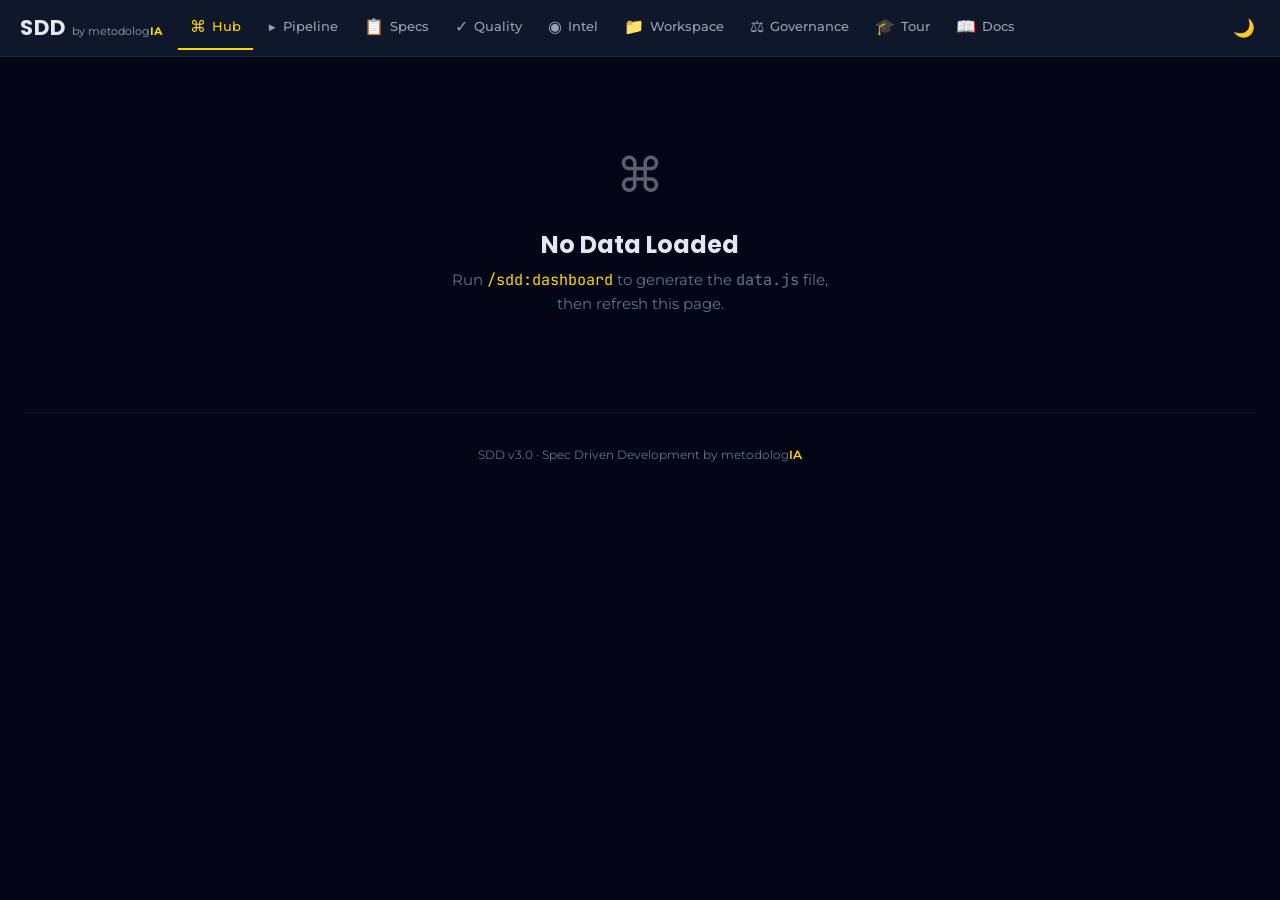
==== scripts/command-center/index.html @ 299b6dae "feat: ALM demo data pack + certification fixture (491 lines) Demo data: 4-feature EdTech QuizMaster " ====
<!DOCTYPE html>
<html lang="en">
<head>
  <meta charset="UTF-8">
  <meta name="viewport" content="width=device-width, initial-scale=1.0">
  <title>SDD Command Center &mdash; Spec Driven Development by metodologIA</title>
  <link href="https://fonts.googleapis.com/css2?family=Poppins:wght@400;600;700;900&family=Montserrat:wght@400;500;600&family=JetBrains+Mono&display=swap" rel="stylesheet">
  <link rel="stylesheet" href="shared/tokens.css">
  <script src="shared/data.js"></script>
  <script src="shared/nav.js" defer></script>
  <style>
    /* ── Layout ─────────────────────────────────────────────── */
    .cc-main { max-width:1280px; margin:0 auto; padding:2rem 1.5rem 3rem; }

    /* ── Smart Banner ──────────────────────────────────────── */
    .smart-banner {
      background:linear-gradient(135deg, rgba(255,215,0,0.1), rgba(255,160,0,0.05));
      border:1px solid var(--border-gold); border-radius:var(--radius-sm);
      padding:0.85rem 1.25rem; display:flex; align-items:center; justify-content:space-between;
      gap:1rem; margin-bottom:2rem; flex-wrap:wrap;
    }
    .smart-banner-text { color:var(--brand-gold); font-weight:600; font-size:0.9rem; }
    .smart-banner .btn-outline { font-size:0.8rem; padding:0.4rem 1rem; }
    .smart-banner.hidden { display:none; }

    /* ── Hero ───────────────────────────────────────────────── */
    .hero { display:flex; align-items:center; gap:2.5rem; margin-bottom:2.5rem; flex-wrap:wrap; }
    .hero-gauge { flex-shrink:0; position:relative; width:160px; height:100px; }
    .hero-gauge svg { width:160px; height:100px; }
    .gauge-bg { fill:none; stroke:var(--bg-raised); stroke-width:12; stroke-linecap:round; }
    .gauge-fill { fill:none; stroke-width:12; stroke-linecap:round; transition:stroke-dashoffset 1s ease, stroke 0.5s ease; }
    .gauge-score {
      position:absolute; bottom:4px; left:50%; transform:translateX(-50%);
      font-family:var(--font-heading); font-size:1.6rem; font-weight:900;
    }
    .gauge-label {
      position:absolute; bottom:-16px; left:50%; transform:translateX(-50%);
      font-size:0.65rem; color:var(--text-muted); white-space:nowrap;
    }

    .hero-info { flex:1; min-width:200px; }
    .hero-title { font-size:1.75rem; font-weight:900; margin-bottom:0.3rem; }
    .hero-title .gold { color:var(--brand-gold); }
    .hero-subtitle { color:var(--text-muted); font-size:0.95rem; }

    /* ── Nav Cards Grid ────────────────────────────────────── */
    .nav-grid { display:grid; grid-template-columns:repeat(3,1fr); gap:1.25rem; margin-bottom:2.5rem; }
    .nav-card {
      position:relative; display:flex; flex-direction:column; gap:0.75rem;
      text-decoration:none; color:inherit; cursor:pointer;
    }
    .nav-card .card-icon { font-size:2rem; line-height:1; filter:drop-shadow(0 0 6px rgba(255,215,0,0.3)); }
    .nav-card .card-title { font-family:var(--font-heading); font-size:1.05rem; font-weight:700; color:var(--text-primary); }
    .nav-card .card-desc { font-size:0.82rem; color:var(--text-muted); line-height:1.45; }
    .nav-card .badge { position:absolute; top:1rem; right:1rem; }

    /* ── Quick Actions ─────────────────────────────────────── */
    .quick-actions { display:flex; gap:0.75rem; flex-wrap:wrap; margin-bottom:2.5rem; }
    .quick-actions .btn-outline code { font-family:var(--font-mono); font-size:0.75rem; }

    /* ── Activity Timeline ─────────────────────────────────── */
    .activity-section { margin-bottom:2.5rem; }
    .section-title { font-size:1.1rem; font-weight:700; margin-bottom:1rem; display:flex; align-items:center; gap:0.5rem; }
    .timeline { display:flex; flex-direction:column; gap:0; padding-left:1.5rem; border-left:2px solid var(--border-medium); }
    .timeline-item { position:relative; padding:0.65rem 0 0.65rem 1.25rem; }
    .timeline-item::before {
      content:''; position:absolute; left:-1.5rem; top:0.85rem; transform:translateX(-50%);
      width:10px; height:10px; border-radius:50%; background:var(--brand-gold);
      border:2px solid var(--bg-body);
    }
    .timeline-item:last-child { padding-bottom:0; }
    .tl-time { font-size:0.7rem; color:var(--text-dim); font-family:var(--font-mono); }
    .tl-icon { margin-right:0.35rem; }
    .tl-desc { font-size:0.85rem; color:var(--text-muted); }

    /* ── No Data State ─────────────────────────────────────── */
    .no-data { text-align:center; padding:3rem 1rem; }
    .no-data-icon { font-size:3rem; margin-bottom:1rem; opacity:0.4; }
    .no-data-text { color:var(--text-dim); font-size:0.95rem; margin-bottom:1rem; }

    /* ── Footer ────────────────────────────────────────────── */
    .cc-footer {
      text-align:center; padding:2rem 1rem; border-top:1px solid var(--border-subtle);
      color:var(--text-dim); font-size:0.75rem; margin-top:2rem;
    }
    .cc-footer .gold { color:var(--brand-gold); font-weight:600; }

    /* ── Responsive ────────────────────────────────────────── */
    @media(max-width:960px) { .nav-grid { grid-template-columns:repeat(2,1fr); } }
    @media(max-width:600px) {
      .nav-grid { grid-template-columns:1fr; }
      .hero { flex-direction:column; align-items:flex-start; gap:1.5rem; }
      .hero-gauge { width:140px; height:88px; }
      .hero-gauge svg { width:140px; height:88px; }
      .quick-actions { flex-direction:column; }
    }
  </style>
</head>
<body>

<main class="cc-main" id="cc-root">
  <!-- Populated by script below -->
</main>

<script>
(function () {
  'use strict';

  /* ── Safe data accessors ─────────────────────────────────── */
  function D() { return window.DASHBOARD_DATA || null; }
  function get(path, fallback) {
    try {
      return path.split('.').reduce(function (o, k) { return o[k]; }, D()) ?? fallback;
    } catch (_) { return fallback; }
  }

  const root = document.getElementById('cc-root');

  /* ── No data guard ───────────────────────────────────────── */
  if (!D()) {
    root.innerHTML = `
      <div class="no-data">
        <div class="no-data-icon">&#x2318;</div>
        <h2 style="margin-bottom:0.5rem">No Data Loaded</h2>
        <p class="no-data-text">Run <code style="color:var(--brand-gold)">/sdd:dashboard</code> to generate the <code>data.js</code> file,<br>then refresh this page.</p>
      </div>
      <footer class="cc-footer">SDD v3.0 &middot; Spec Driven Development by metodolog<span class="gold">IA</span></footer>
    `;
    return;
  }

  /* ── Health score gauge helpers ──────────────────────────── */
  var score = get('insights.healthScore', 0);
  score = Math.max(0, Math.min(100, Math.round(score)));
  var gaugeColor = score >= 75 ? '#22C55E' : score >= 50 ? '#F97316' : '#EF4444';

  // SVG arc: semicircle from 180 to 0 degrees (left to right)
  var R = 44, CX = 80, CY = 82;
  var circumHalf = Math.PI * R; // half-circle length
  var offset = circumHalf - (circumHalf * score / 100);

  /* ── Derive summary line ─────────────────────────────────── */
  var features = get('features', []);
  var phaseCounts = {};
  features.forEach(function (f) {
    var ph = (f.phase || f.status || 'unknown').toLowerCase();
    phaseCounts[ph] = (phaseCounts[ph] || 0) + 1;
  });
  var summaryParts = [];
  Object.keys(phaseCounts).forEach(function (ph) {
    summaryParts.push(phaseCounts[ph] + ' ' + ph);
  });
  var pipelineSummary = features.length + ' feature' + (features.length !== 1 ? 's' : '');
  if (summaryParts.length) pipelineSummary += ': ' + summaryParts.join(', ');

  /* ── Card definitions ────────────────────────────────────── */
  var frCount = 0;
  features.forEach(function (f) { frCount += (f.requirements || f.stories || []).length; });
  if (!frCount) frCount = features.length;

  var testRate = get('insights.testPassRate', get('quality.passRate', '--'));
  if (typeof testRate === 'number') testRate = Math.round(testRate) + '%';

  var fileCount = get('workspace.files.length', get('files.length', '--'));
  var principleCount = get('governance.principles.length', get('constitution.principles.length', '--'));

  var cards = [
    { id:'pipeline',     icon:'\u25B6',       title:'Pipeline',       desc:'Board & Pipeline views',        href:'pipeline.html',     badge: Object.keys(phaseCounts)[0] || 'pipeline', cls:'badge-blue' },
    { id:'specs',        icon:'\uD83D\uDCCB', title:'Specifications', desc:'Story Map & Checklists',        href:'specs.html',        badge: frCount + ' FRs',                         cls:'badge-gold' },
    { id:'quality',      icon:'\u2713',        title:'Quality',        desc:'Tests, Analysis & Bugs',        href:'quality.html',       badge: testRate,                                  cls:'badge-green' },
    { id:'intelligence', icon:'\u25C9',        title:'Intelligence',   desc:'Insights, Graph & Timeline',    href:'intelligence.html',  badge: score + '/100',                            cls:'badge-purple' },
    { id:'workspace',    icon:'\uD83D\uDCC1', title:'Workspace',      desc:'Files & RAG Memory',            href:'workspace.html',     badge: fileCount + ' files',                      cls:'badge-blue' },
    { id:'governance',   icon:'\u2696',        title:'Governance',     desc:'Constitution & Principles',     href:'governance.html',    badge: principleCount + ' rules',                 cls:'badge-gold' }
  ];

  var cardsHTML = cards.map(function (c) {
    return '<a href="' + c.href + '" class="card nav-card">' +
      '<span class="badge ' + c.cls + '">' + c.badge + '</span>' +
      '<span class="card-icon">' + c.icon + '</span>' +
      '<span class="card-title">' + c.title + '</span>' +
      '<span class="card-desc">' + c.desc + '</span>' +
    '</a>';
  }).join('');

  /* ── Recent activity ─────────────────────────────────────── */
  var logs = get('sessionLog', []).slice(-5).reverse();
  var activityHTML = '';
  if (logs.length) {
    activityHTML = '<section class="activity-section">' +
      '<h3 class="section-title">\uD83D\uDD53 Recent Activity</h3>' +
      '<div class="timeline">' +
      logs.map(function (e) {
        var icon = ({ spec:'\uD83D\uDCCB', test:'\u2713', fix:'\uD83D\uDD27', deploy:'\uD83D\uDE80', sentinel:'\u25C9' })[e.type] || '\u2022';
        var time = e.timestamp || e.time || '';
        return '<div class="timeline-item">' +
          '<div class="tl-time">' + time + '</div>' +
          '<div class="tl-desc"><span class="tl-icon">' + icon + '</span>' + (e.description || e.message || e.type || '') + '</div>' +
        '</div>';
      }).join('') +
      '</div></section>';
  }

  /* ── Smart banner ────────────────────────────────────────── */
  var smartNav = get('smartNav', null);
  var bannerHTML = '';
  if (smartNav) {
    bannerHTML = '<div class="smart-banner">' +
      '<span class="smart-banner-text">\u26A1 ' + (smartNav.message || smartNav.action || 'Next step available') + '</span>' +
      '<button class="btn-outline" onclick="navigator.clipboard.writeText(\'' + (smartNav.command || '') + '\')">' +
        '<code>' + (smartNav.command || 'action') + '</code> &mdash; Copy' +
      '</button>' +
    '</div>';
  }

  /* ── Project name ────────────────────────────────────────── */
  var projectName = get('premise.name', get('project.name', 'SDD Project'));
  var generatedAt = get('generatedAt', get('timestamp', ''));

  /* ── Render ──────────────────────────────────────────────── */
  root.innerHTML =
    bannerHTML +

    '<section class="hero">' +
      '<div class="hero-gauge">' +
        '<svg viewBox="0 0 160 100">' +
          '<path class="gauge-bg" d="M 16 82 A 44 44 0 0 1 144 82" />' +
          '<path class="gauge-fill" d="M 16 82 A 44 44 0 0 1 144 82"' +
            ' stroke="' + gaugeColor + '"' +
            ' stroke-dasharray="' + circumHalf.toFixed(2) + '"' +
            ' stroke-dashoffset="' + offset.toFixed(2) + '" />' +
        '</svg>' +
        '<div class="gauge-score" style="color:' + gaugeColor + '">' + score + '</div>' +
        '<div class="gauge-label">Health Score</div>' +
      '</div>' +
      '<div class="hero-info">' +
        '<h1 class="hero-title"><span class="gold">\u2318</span> ' + projectName + '</h1>' +
        '<p class="hero-subtitle">' + pipelineSummary + '</p>' +
      '</div>' +
    '</section>' +

    '<section class="nav-grid">' + cardsHTML + '</section>' +

    '<section class="quick-actions">' +
      '<button class="btn-outline" onclick="navigator.clipboard.writeText(\'/sdd:spec\')"><code>/sdd:spec</code> &mdash; New Feature</button>' +
      '<button class="btn-outline" onclick="navigator.clipboard.writeText(\'/sdd:sentinel\')"><code>/sdd:sentinel</code> &mdash; Health Check</button>' +
      '<button class="btn-outline" onclick="navigator.clipboard.writeText(\'/sdd:dashboard\')"><code>/sdd:dashboard</code> &mdash; Refresh</button>' +
    '</section>' +

    activityHTML +

    '<footer class="cc-footer">' +
      'SDD v3.0 &middot; Spec Driven Development by metodolog<span class="gold">IA</span>' +
      (generatedAt ? '<br>Generated: ' + generatedAt : '') +
    '</footer>';
})();
</script>

</body>
</html>
---- scripts/command-center/shared/tokens.css ----
/* ============================================================
   SDD Command Center — Design Tokens
   Spec Driven Development by metodologIA
   ============================================================ */

:root {
  /* Backgrounds */
  --bg-body: #020617;
  --bg-surface: #0F172A;
  --bg-raised: #1E293B;
  --bg-card: rgba(255,255,255,0.03);
  --bg-overlay: rgba(2,6,23,0.85);

  /* Brand */
  --brand-navy: #122562;
  --brand-gold: #FFD700;
  --brand-gold-dark: #FFA000;
  --brand-blue: #137DC5;
  --brand-purple: #8B5CF6;
  --brand-cyan: #00FFFF;
  --brand-green: #22C55E;
  --brand-red: #EF4444;
  --brand-orange: #F97316;

  /* Text */
  --text-primary: #E2E8F0;
  --text-muted: #94A3B8;
  --text-dim: #64748B;
  --text-inverse: #020617;

  /* Borders */
  --border-subtle: rgba(255,255,255,0.06);
  --border-medium: rgba(255,255,255,0.12);
  --border-gold: rgba(255,215,0,0.25);

  /* Effects */
  --glass: blur(16px) saturate(180%);
  --shadow-card: 0 4px 24px rgba(0,0,0,0.5);
  --shadow-glow-gold: 0 0 20px rgba(255,215,0,0.15);
  --shadow-glow-blue: 0 0 20px rgba(19,125,197,0.15);
  --radius-card: 16px;
  --radius-sm: 8px;
  --radius-full: 9999px;

  /* Spacing */
  --space-xs: 0.25rem;
  --space-sm: 0.5rem;
  --space-md: 1rem;
  --space-lg: 1.5rem;
  --space-xl: 2rem;
  --space-2xl: 3rem;

  /* Fonts */
  --font-heading: 'Poppins', sans-serif;
  --font-body: 'Montserrat', sans-serif;
  --font-mono: 'JetBrains Mono', monospace;

  /* Transitions */
  --transition-fast: 0.15s ease;
  --transition-normal: 0.2s ease;
  --transition-slow: 0.35s ease;
}

/* Light theme overrides — high contrast gold on light backgrounds */
body.light {
  --bg-body: #F8FAFC;
  --bg-surface: #FFFFFF;
  --bg-raised: #F1F5F9;
  --bg-card: rgba(0,0,0,0.02);
  --bg-overlay: rgba(248,250,252,0.85);
  --text-primary: #0F172A;
  --text-muted: #475569;
  --text-dim: #64748B;
  --text-inverse: #F8FAFC;
  --border-subtle: rgba(0,0,0,0.08);
  --border-medium: rgba(0,0,0,0.15);
  --border-gold: rgba(180,130,0,0.3);
  --shadow-card: 0 4px 24px rgba(0,0,0,0.08);
  --shadow-glow-gold: 0 0 20px rgba(180,130,0,0.12);

  /* CRITICAL: Gold on white has <2:1 contrast ratio.
     Use darkened gold (#B48200) for text on light backgrounds.
     Regular gold (#FFD700) is ONLY for filled backgrounds (buttons). */
  --brand-gold: #B48200;       /* 4.6:1 on white — WCAG AA */
  --brand-gold-dark: #8B6500;  /* 7.0:1 on white — WCAG AAA */
}
/* Light: gold buttons keep bright gold bg with dark text (already #000) */
body.light .btn-gold { background: linear-gradient(135deg, #FFD700, #FFA000); }
body.light .btn-outline { color: #8B6500; border-color: rgba(139,101,0,0.3); }
body.light .btn-outline:hover { background: rgba(180,130,0,0.06); }
body.light .badge-gold { background: rgba(180,130,0,0.1); color: #8B6500; }
body.light a { color: #8B6500; }
body.light a:hover { color: #6B4F00; }
body.light .nav-tabs a.active { color: #8B6500; border-bottom-color: #B48200; }

/* ── Base Resets ────────────────────────────────────────────── */

*, *::before, *::after {
  margin: 0;
  padding: 0;
  box-sizing: border-box;
}

body {
  background: var(--bg-body);
  color: var(--text-primary);
  font-family: var(--font-body);
  line-height: 1.6;
  -webkit-font-smoothing: antialiased;
}

a { color: var(--brand-gold); text-decoration: none; transition: color var(--transition-fast); }
a:hover { color: var(--brand-gold-dark); }

h1, h2, h3, h4 { font-family: var(--font-heading); font-weight: 700; line-height: 1.25; }
code, pre { font-family: var(--font-mono); }

/* ── Utility Classes ───────────────────────────────────────── */

.card {
  background: var(--bg-card);
  backdrop-filter: var(--glass);
  -webkit-backdrop-filter: var(--glass);
  border: 1px solid var(--border-subtle);
  border-radius: var(--radius-card);
  padding: var(--space-lg);
  transition: transform var(--transition-normal), box-shadow var(--transition-normal);
}
.card:hover {
  transform: translateY(-4px) scale(1.01);
  box-shadow: var(--shadow-glow-gold);
}

.btn-gold {
  display: inline-flex; align-items: center; gap: 0.5rem;
  background: linear-gradient(135deg, #FFD700, #FFA000);
  color: #000; font-weight: 700;
  padding: 0.75rem 1.5rem;
  border: none; border-radius: var(--radius-sm);
  cursor: pointer; font-family: var(--font-heading);
  transition: box-shadow var(--transition-normal), transform var(--transition-normal);
}
.btn-gold:hover { box-shadow: var(--shadow-glow-gold); transform: translateY(-2px); }

.btn-outline {
  display: inline-flex; align-items: center; gap: 0.5rem;
  background: transparent;
  color: var(--brand-gold); font-weight: 600;
  padding: 0.65rem 1.25rem;
  border: 1.5px solid var(--border-gold);
  border-radius: var(--radius-sm);
  cursor: pointer; font-family: var(--font-heading);
  transition: all var(--transition-normal);
}
.btn-outline:hover { background: rgba(255,215,0,0.08); transform: translateY(-1px); }

.badge {
  display: inline-flex; align-items: center; gap: 4px;
  padding: 2px 8px; border-radius: 12px;
  font-size: 0.75rem; font-weight: 600;
}
.badge-gold   { background: rgba(255,215,0,0.12);   color: var(--brand-gold); }
.badge-blue   { background: rgba(19,125,197,0.12);   color: var(--brand-blue); }
.badge-green  { background: rgba(34,197,94,0.12);    color: var(--brand-green); }
.badge-red    { background: rgba(239,68,68,0.12);    color: var(--brand-red); }
.badge-purple { background: rgba(139,92,246,0.12);   color: var(--brand-purple); }

.text-muted { color: var(--text-muted); }
.text-dim   { color: var(--text-dim); }
.text-gold  { color: var(--brand-gold); }
.text-mono  { font-family: var(--font-mono); font-size: 0.85em; }

.sr-only {
  position: absolute; width: 1px; height: 1px;
  padding: 0; margin: -1px; overflow: hidden;
  clip: rect(0,0,0,0); white-space: nowrap; border: 0;
}
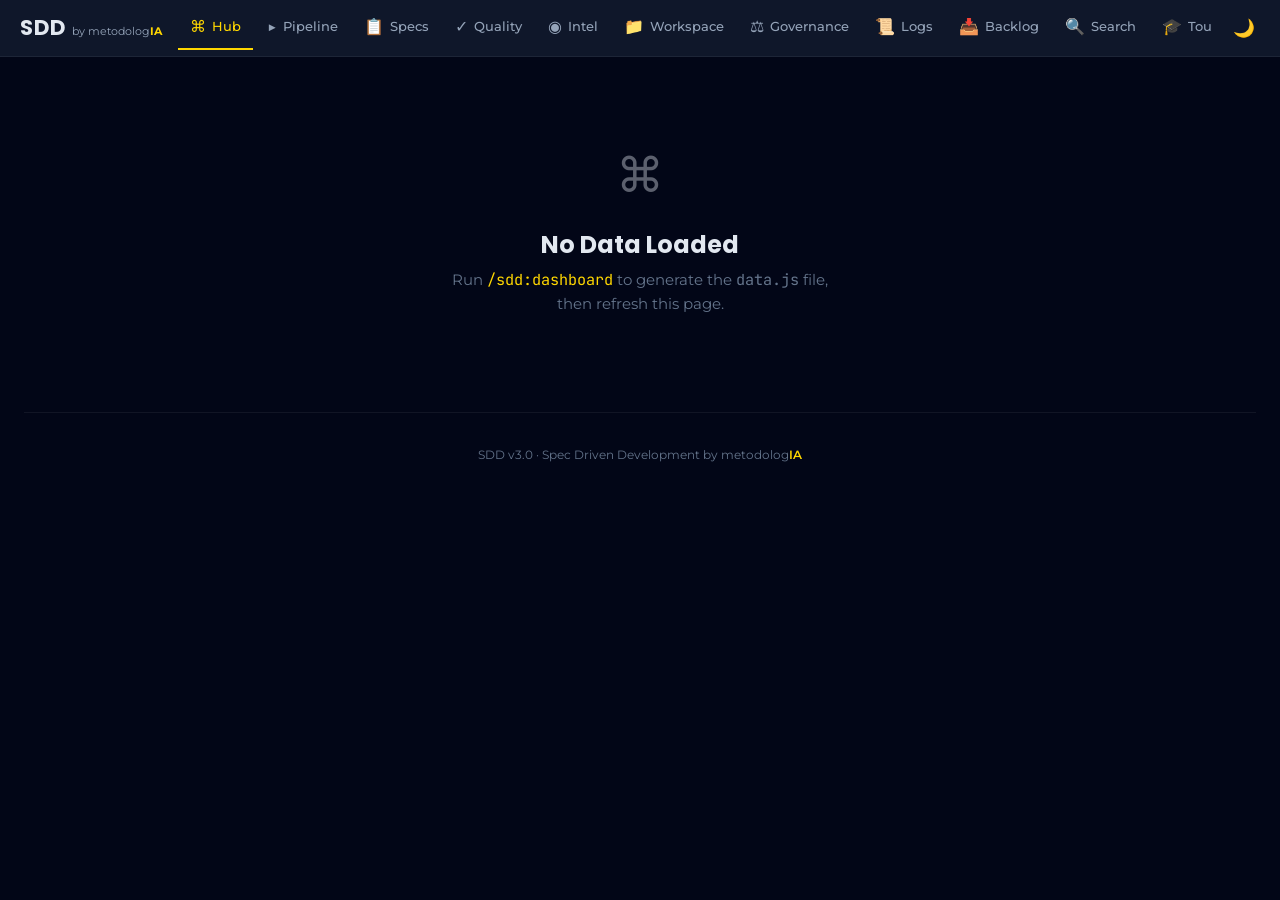
==== commit 9437b536: "feat: ALM full interactivity — search, filter, logs, backlog, global search New pages (3):   logs.ht" ====
--- a/scripts/command-center/index.html
+++ b/scripts/command-center/index.html
@@ -6,6 +6,7 @@
   <title>SDD Command Center &mdash; Spec Driven Development by metodologIA</title>
   <link href="https://fonts.googleapis.com/css2?family=Poppins:wght@400;600;700;900&family=Montserrat:wght@400;500;600&family=JetBrains+Mono&display=swap" rel="stylesheet">
   <link rel="stylesheet" href="shared/tokens.css">
+  <script src="shared/search.js" defer></script>
   <script src="shared/data.js"></script>
   <script src="shared/nav.js" defer></script>
   <style>
@@ -86,6 +87,21 @@
     .cc-footer .gold { color:var(--brand-gold); font-weight:600; }
 
     /* ── Responsive ────────────────────────────────────────── */
+    /* ── Global Search ──────────────────────────────────────── */
+    .sdd-search-bar { margin-bottom: 1.5rem; }
+    .sdd-search-input-wrap { position: relative; display: flex; align-items: center; }
+    .sdd-search-icon { position: absolute; left: 12px; width: 18px; height: 18px; color: #94A3B8; pointer-events: none; }
+    .sdd-search-input { width: 100%; padding: 10px 12px 10px 40px; background: rgba(255,255,255,0.03); border: 1px solid rgba(255,255,255,0.08); border-radius: 10px; color: #E2E8F0; font-family: var(--font-body, Montserrat, sans-serif); font-size: 14px; outline: none; transition: border-color 0.2s; }
+    .sdd-search-input:focus { border-color: #FFD700; box-shadow: 0 0 0 2px rgba(255,215,0,0.15); }
+    .sdd-search-count { position: absolute; right: 12px; font-size: 11px; color: #64748B; font-family: var(--font-mono, 'JetBrains Mono', monospace); }
+    .global-search-wrap { margin-top:1.25rem; }
+    .global-search-wrap .sdd-search-input { font-size:15px; padding:12px 16px 12px 44px; }
+    .global-search-hint { font-size:0.7rem; color:var(--text-dim); margin-top:0.4rem; }
+    .activity-scroll { max-height:300px; overflow-y:auto; scrollbar-width:thin; scrollbar-color:var(--bg-raised) transparent; }
+    .activity-scroll::-webkit-scrollbar { width:4px; }
+    .activity-scroll::-webkit-scrollbar-track { background:transparent; }
+    .activity-scroll::-webkit-scrollbar-thumb { background:var(--bg-raised); border-radius:2px; }
+
     @media(max-width:960px) { .nav-grid { grid-template-columns:repeat(2,1fr); } }
     @media(max-width:600px) {
       .nav-grid { grid-template-columns:1fr; }
@@ -182,13 +198,13 @@
     '</a>';
   }).join('');
 
-  /* ── Recent activity ─────────────────────────────────────── */
-  var logs = get('sessionLog', []).slice(-5).reverse();
+  /* ── Session activity (ALL entries, scrollable) ──────────── */
+  var logs = get('sessionLog', []).slice().reverse();
   var activityHTML = '';
   if (logs.length) {
     activityHTML = '<section class="activity-section">' +
-      '<h3 class="section-title">\uD83D\uDD53 Recent Activity</h3>' +
-      '<div class="timeline">' +
+      '<h3 class="section-title">\uD83D\uDD53 Session Activity <span style="font-size:0.75rem;color:var(--text-dim);font-weight:400">' + logs.length + ' entries</span></h3>' +
+      '<div class="activity-scroll"><div class="timeline">' +
       logs.map(function (e) {
         var icon = ({ spec:'\uD83D\uDCCB', test:'\u2713', fix:'\uD83D\uDD27', deploy:'\uD83D\uDE80', sentinel:'\u25C9' })[e.type] || '\u2022';
         var time = e.timestamp || e.time || '';
@@ -197,7 +213,7 @@
           '<div class="tl-desc"><span class="tl-icon">' + icon + '</span>' + (e.description || e.message || e.type || '') + '</div>' +
         '</div>';
       }).join('') +
-      '</div></section>';
+      '</div></div></section>';
   }
 
   /* ── Smart banner ────────────────────────────────────────── */
@@ -235,6 +251,13 @@
       '<div class="hero-info">' +
         '<h1 class="hero-title"><span class="gold">\u2318</span> ' + projectName + '</h1>' +
         '<p class="hero-subtitle">' + pipelineSummary + '</p>' +
+        '<div class="global-search-wrap">' +
+          '<div class="sdd-search-input-wrap">' +
+            '<svg class="sdd-search-icon" viewBox="0 0 20 20" fill="none" stroke="currentColor" stroke-width="2"><circle cx="8" cy="8" r="6"/><line x1="12.5" y1="12.5" x2="18" y2="18"/></svg>' +
+            '<input class="sdd-search-input" id="global-search" type="text" placeholder="Search across all pages..." />' +
+          '</div>' +
+          '<div class="global-search-hint">Press Enter to search</div>' +
+        '</div>' +
       '</div>' +
     '</section>' +
 
@@ -252,6 +275,21 @@
       'SDD v3.0 &middot; Spec Driven Development by metodolog<span class="gold">IA</span>' +
       (generatedAt ? '<br>Generated: ' + generatedAt : '') +
     '</footer>';
+
+  // Global search redirect
+  setTimeout(function() {
+    var searchInput = document.getElementById('global-search');
+    if (searchInput) {
+      searchInput.addEventListener('keydown', function(e) {
+        if (e.key === 'Enter') {
+          var val = searchInput.value.trim();
+          if (val) {
+            window.location.href = 'search.html?q=' + encodeURIComponent(val);
+          }
+        }
+      });
+    }
+  }, 100);
 })();
 </script>
 
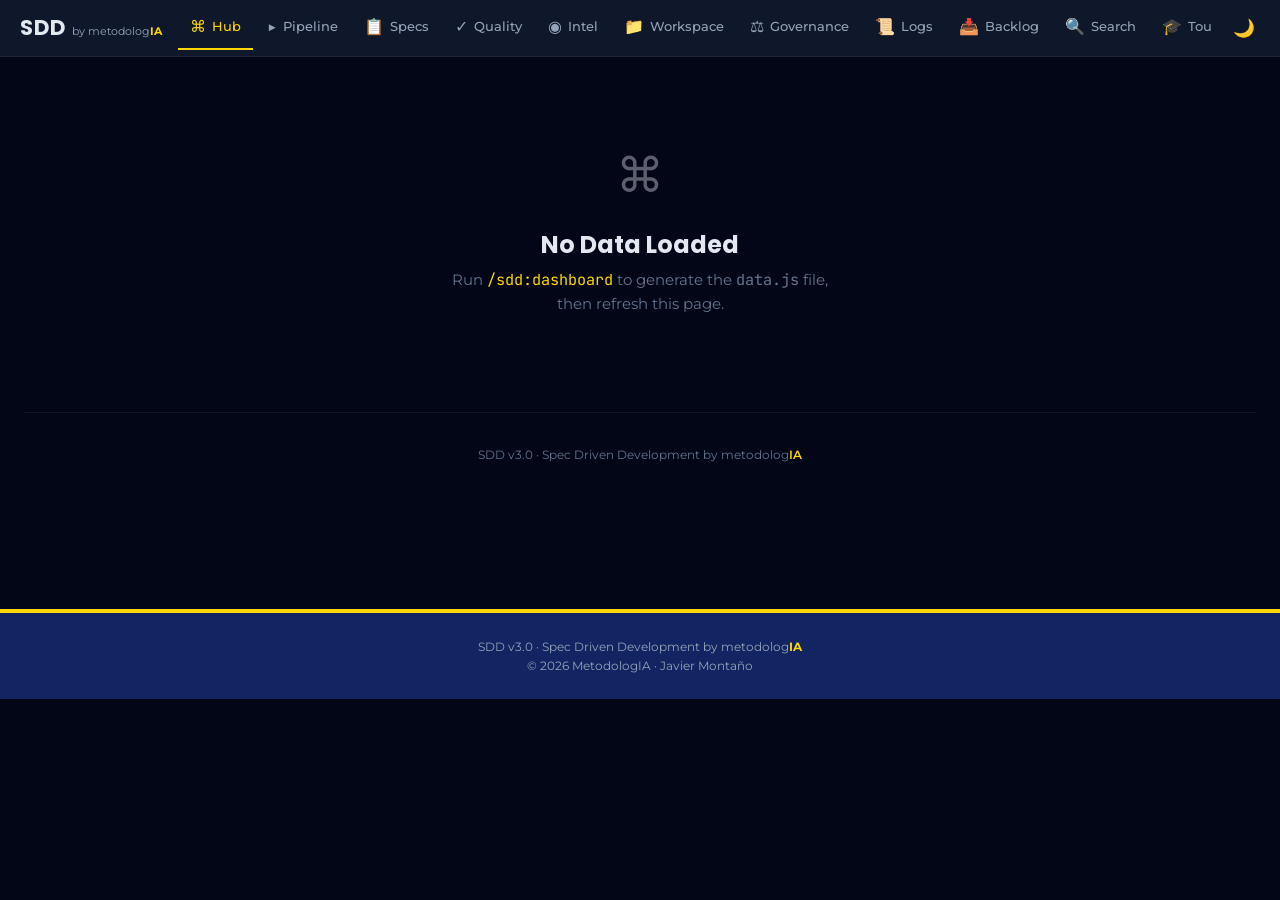
==== commit 6794147c: "fix: brand compliance — replace green gauge color with blue #137DC5 + add footer.js to index.html Co" ====
--- a/scripts/command-center/index.html
+++ b/scripts/command-center/index.html
@@ -9,6 +9,7 @@
   <script src="shared/search.js" defer></script>
   <script src="shared/data.js"></script>
   <script src="shared/nav.js" defer></script>
+  <script src="shared/footer.js" defer></script>
   <style>
     /* ── Layout ─────────────────────────────────────────────── */
     .cc-main { max-width:1280px; margin:0 auto; padding:2rem 1.5rem 3rem; }
@@ -148,7 +149,7 @@
   /* ── Health score gauge helpers ──────────────────────────── */
   var score = get('insights.healthScore', 0);
   score = Math.max(0, Math.min(100, Math.round(score)));
-  var gaugeColor = score >= 75 ? '#22C55E' : score >= 50 ? '#F97316' : '#EF4444';
+  var gaugeColor = score >= 75 ? '#137DC5' : score >= 50 ? '#FFD700' : '#EF4444';
 
   // SVG arc: semicircle from 180 to 0 degrees (left to right)
   var R = 44, CX = 80, CY = 82;
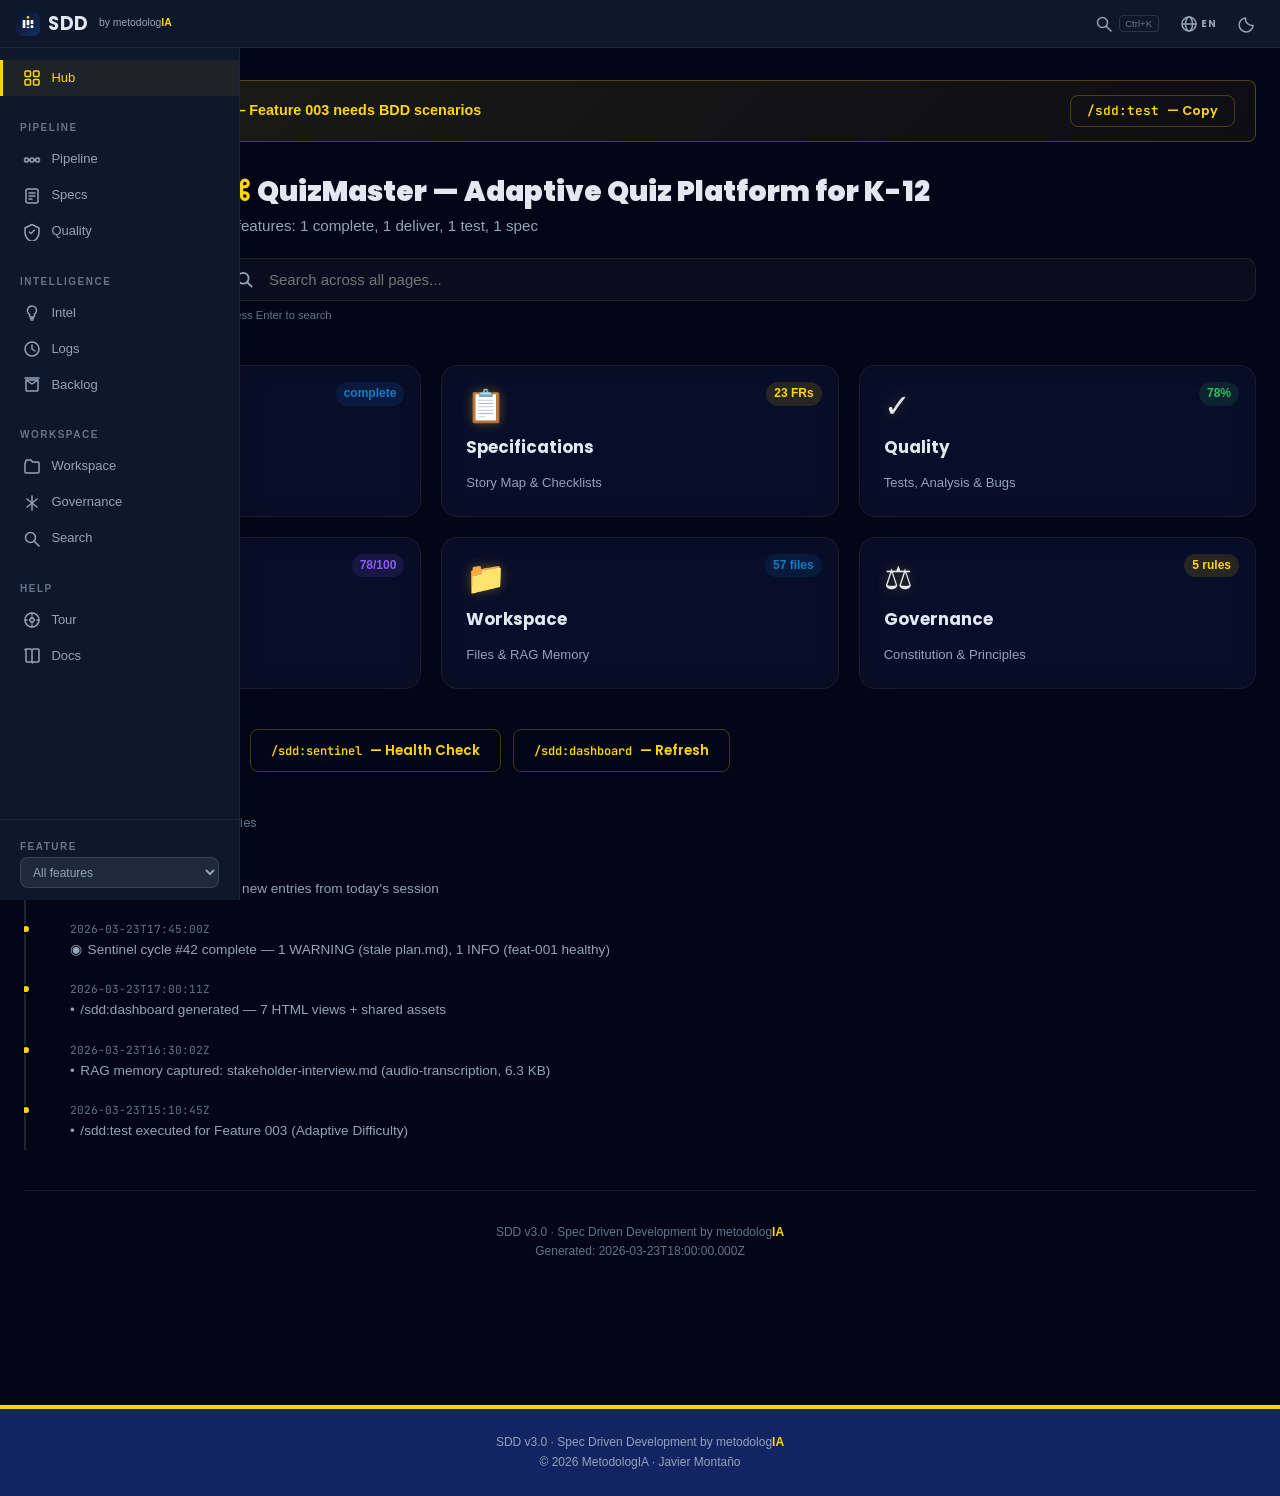
==== commit e3ff652c: "feat: Neo-Swiss typography + feature filter + palette alignment Typography (WS-1):   - Body font: Mo" ====
--- a/scripts/command-center/index.html
+++ b/scripts/command-center/index.html
@@ -4,10 +4,11 @@
   <meta charset="UTF-8">
   <meta name="viewport" content="width=device-width, initial-scale=1.0">
   <title>SDD Command Center &mdash; Spec Driven Development by metodologIA</title>
-  <link href="https://fonts.googleapis.com/css2?family=Poppins:wght@400;600;700;900&family=Montserrat:wght@400;500;600&family=JetBrains+Mono&display=swap" rel="stylesheet">
+  <link href="https://fonts.googleapis.com/css2?family=Poppins:wght@400;600;700;900&family=JetBrains+Mono&display=swap" rel="stylesheet">
   <link rel="stylesheet" href="shared/tokens.css">
   <script src="shared/search.js" defer></script>
   <script src="shared/data.js"></script>
+  <script src="shared/filter.js" defer></script>
   <script src="shared/nav.js" defer></script>
   <script src="shared/footer.js" defer></script>
   <style>
@@ -92,7 +93,7 @@
     .sdd-search-bar { margin-bottom: 1.5rem; }
     .sdd-search-input-wrap { position: relative; display: flex; align-items: center; }
     .sdd-search-icon { position: absolute; left: 12px; width: 18px; height: 18px; color: #94A3B8; pointer-events: none; }
-    .sdd-search-input { width: 100%; padding: 10px 12px 10px 40px; background: rgba(255,255,255,0.03); border: 1px solid rgba(255,255,255,0.08); border-radius: 10px; color: #E2E8F0; font-family: var(--font-body, Montserrat, sans-serif); font-size: 14px; outline: none; transition: border-color 0.2s; }
+    .sdd-search-input { width: 100%; padding: 10px 12px 10px 40px; background: rgba(255,255,255,0.03); border: 1px solid rgba(255,255,255,0.08); border-radius: 10px; color: #E2E8F0; font-family: var(--font-body, Trebuchet MS, sans-serif); font-size: 14px; outline: none; transition: border-color 0.2s; }
     .sdd-search-input:focus { border-color: #FFD700; box-shadow: 0 0 0 2px rgba(255,215,0,0.15); }
     .sdd-search-count { position: absolute; right: 12px; font-size: 11px; color: #64748B; font-family: var(--font-mono, 'JetBrains Mono', monospace); }
     .global-search-wrap { margin-top:1.25rem; }
--- a/scripts/command-center/shared/tokens.css
+++ b/scripts/command-center/shared/tokens.css
@@ -50,9 +50,10 @@
   --space-xl: 2rem;
   --space-2xl: 3rem;
 
-  /* Fonts */
+  /* Fonts — Neo-Swiss Clean */
   --font-heading: 'Poppins', sans-serif;
-  --font-body: 'Montserrat', sans-serif;
+  --font-body: 'Trebuchet MS', 'Lucida Grande', sans-serif;
+  --font-footnote: 'Futura', 'Century Gothic', sans-serif;
   --font-mono: 'JetBrains Mono', monospace;
 
   /* Transitions */
@@ -91,7 +92,14 @@
 body.light .badge-gold { background: rgba(180,130,0,0.1); color: #8B6500; }
 body.light a { color: #8B6500; }
 body.light a:hover { color: #6B4F00; }
-body.light .nav-tabs a.active { color: #8B6500; border-bottom-color: #B48200; }
+body.light .nav-item.active { color: #8B6500; border-left-color: #B48200; }
+
+/* ── Footnote Typography ───────────────────────────────────── */
+.footnote, .callout-note, .badge, .tag,
+.rag-type-badge, .gate, .shortcut-hint, .lang-label,
+.tour-step-counter, .tree-file-size, .tree-count {
+  font-family: var(--font-footnote);
+}
 
 /* ── Base Resets ────────────────────────────────────────────── */
 
@@ -175,3 +183,49 @@
   padding: 0; margin: -1px; overflow: hidden;
   clip: rect(0,0,0,0); white-space: nowrap; border: 0;
 }
+
+/* ── Layout Variables ─────────────────────────────────────── */
+
+:root {
+  --sidebar-width: 240px;
+  --sidebar-collapsed: 56px;
+  --header-height: 48px;
+}
+
+/* ── Layout Structure ─────────────────────────────────────── */
+
+body {
+  display: flex;
+  flex-direction: column;
+  min-height: 100vh;
+}
+
+.sdd-layout {
+  display: flex;
+  flex: 1;
+  padding-top: var(--header-height);
+  min-height: calc(100vh - var(--header-height));
+}
+
+.sdd-main {
+  margin-left: var(--sidebar-width);
+  flex: 1;
+  padding: 2rem 2.5rem;
+  min-width: 0;
+  max-width: 100%;
+}
+
+/* ── Responsive Layout ────────────────────────────────────── */
+
+@media (max-width: 900px) {
+  .sdd-main {
+    margin-left: var(--sidebar-collapsed);
+    padding: 1.25rem 1rem;
+  }
+}
+
+@media (max-width: 600px) {
+  .sdd-main {
+    padding: 1rem 0.75rem;
+  }
+}
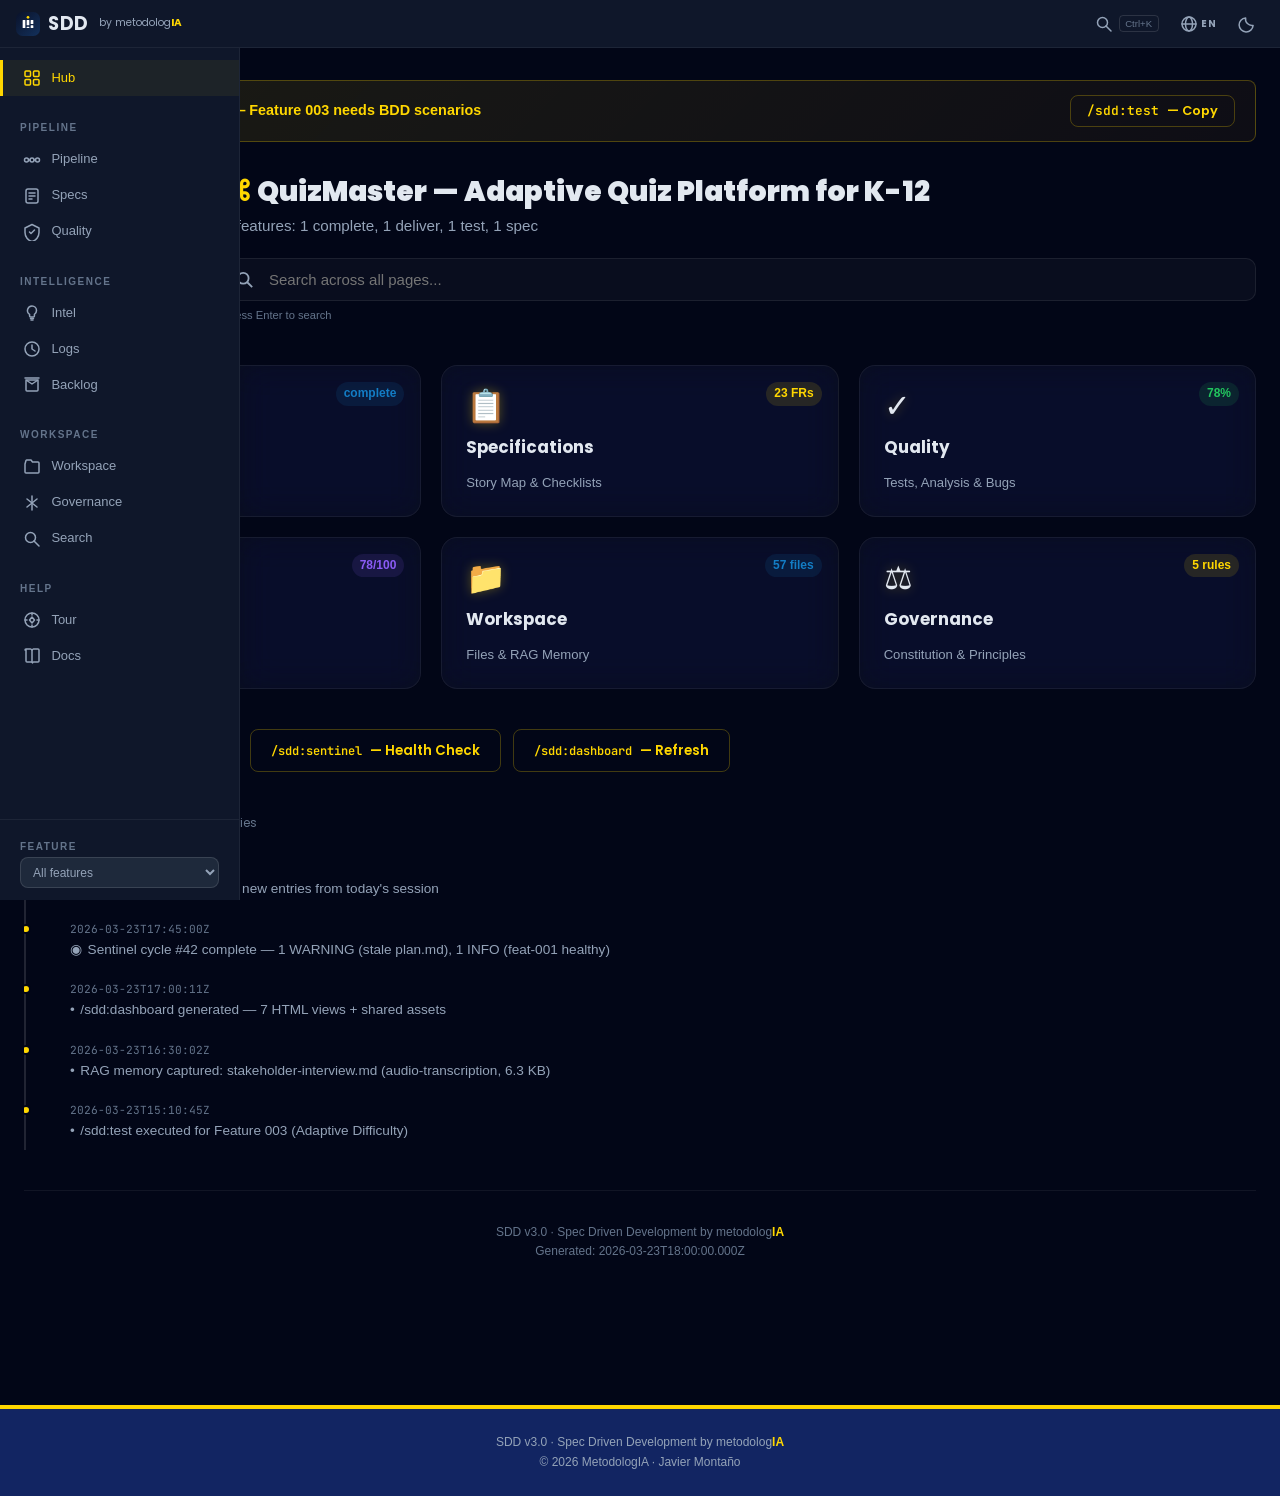
==== commit 4056491d: "feat: ALM polish — favicon, FR drill-down, RAG explorer, i18n, tour WS-1 Favicon + Brand:   - Metodo" ====
--- a/scripts/command-center/index.html
+++ b/scripts/command-center/index.html
@@ -3,12 +3,14 @@
 <head>
   <meta charset="UTF-8">
   <meta name="viewport" content="width=device-width, initial-scale=1.0">
+  <link rel="icon" type="image/svg+xml" href="data:image/svg+xml,%3Csvg xmlns='http://www.w3.org/2000/svg' viewBox='0 0 36 36'%3E%3Cdefs%3E%3ClinearGradient id='g' x1='0' y1='0' x2='1' y2='1'%3E%3Cstop offset='0%25' stop-color='%230A122A'/%3E%3Cstop offset='100%25' stop-color='%2313315C'/%3E%3C/linearGradient%3E%3C/defs%3E%3Crect width='36' height='36' rx='10' fill='url(%23g)'/%3E%3Crect x='10' y='12' width='4' height='12' rx='.5' fill='%23FFF'/%3E%3Crect x='16' y='12' width='4' height='8' rx='.5' fill='%23FFF'/%3E%3Crect x='16' y='22' width='4' height='2' rx='.5' fill='%23FFF'/%3E%3Crect x='22' y='12' width='4' height='6' rx='.5' fill='%23FFF'/%3E%3Crect x='22' y='20' width='4' height='4' rx='.5' fill='%23FFF'/%3E%3Ccircle cx='18' cy='8' r='2' fill='%23FFD700'/%3E%3C/svg%3E">
   <title>SDD Command Center &mdash; Spec Driven Development by metodologIA</title>
   <link href="https://fonts.googleapis.com/css2?family=Poppins:wght@400;600;700;900&family=JetBrains+Mono&display=swap" rel="stylesheet">
   <link rel="stylesheet" href="shared/tokens.css">
   <script src="shared/search.js" defer></script>
   <script src="shared/data.js"></script>
   <script src="shared/filter.js" defer></script>
+  <script src="shared/i18n.js" defer></script>
   <script src="shared/nav.js" defer></script>
   <script src="shared/footer.js" defer></script>
   <style>
--- a/scripts/command-center/shared/tokens.css
+++ b/scripts/command-center/shared/tokens.css
@@ -229,3 +229,6 @@
     padding: 1rem 0.75rem;
   }
 }
+
+/* Brand MetodologIA always in Poppins */
+.brand-sub, .brand-name, .brand-sdd { font-family: var(--font-heading); }
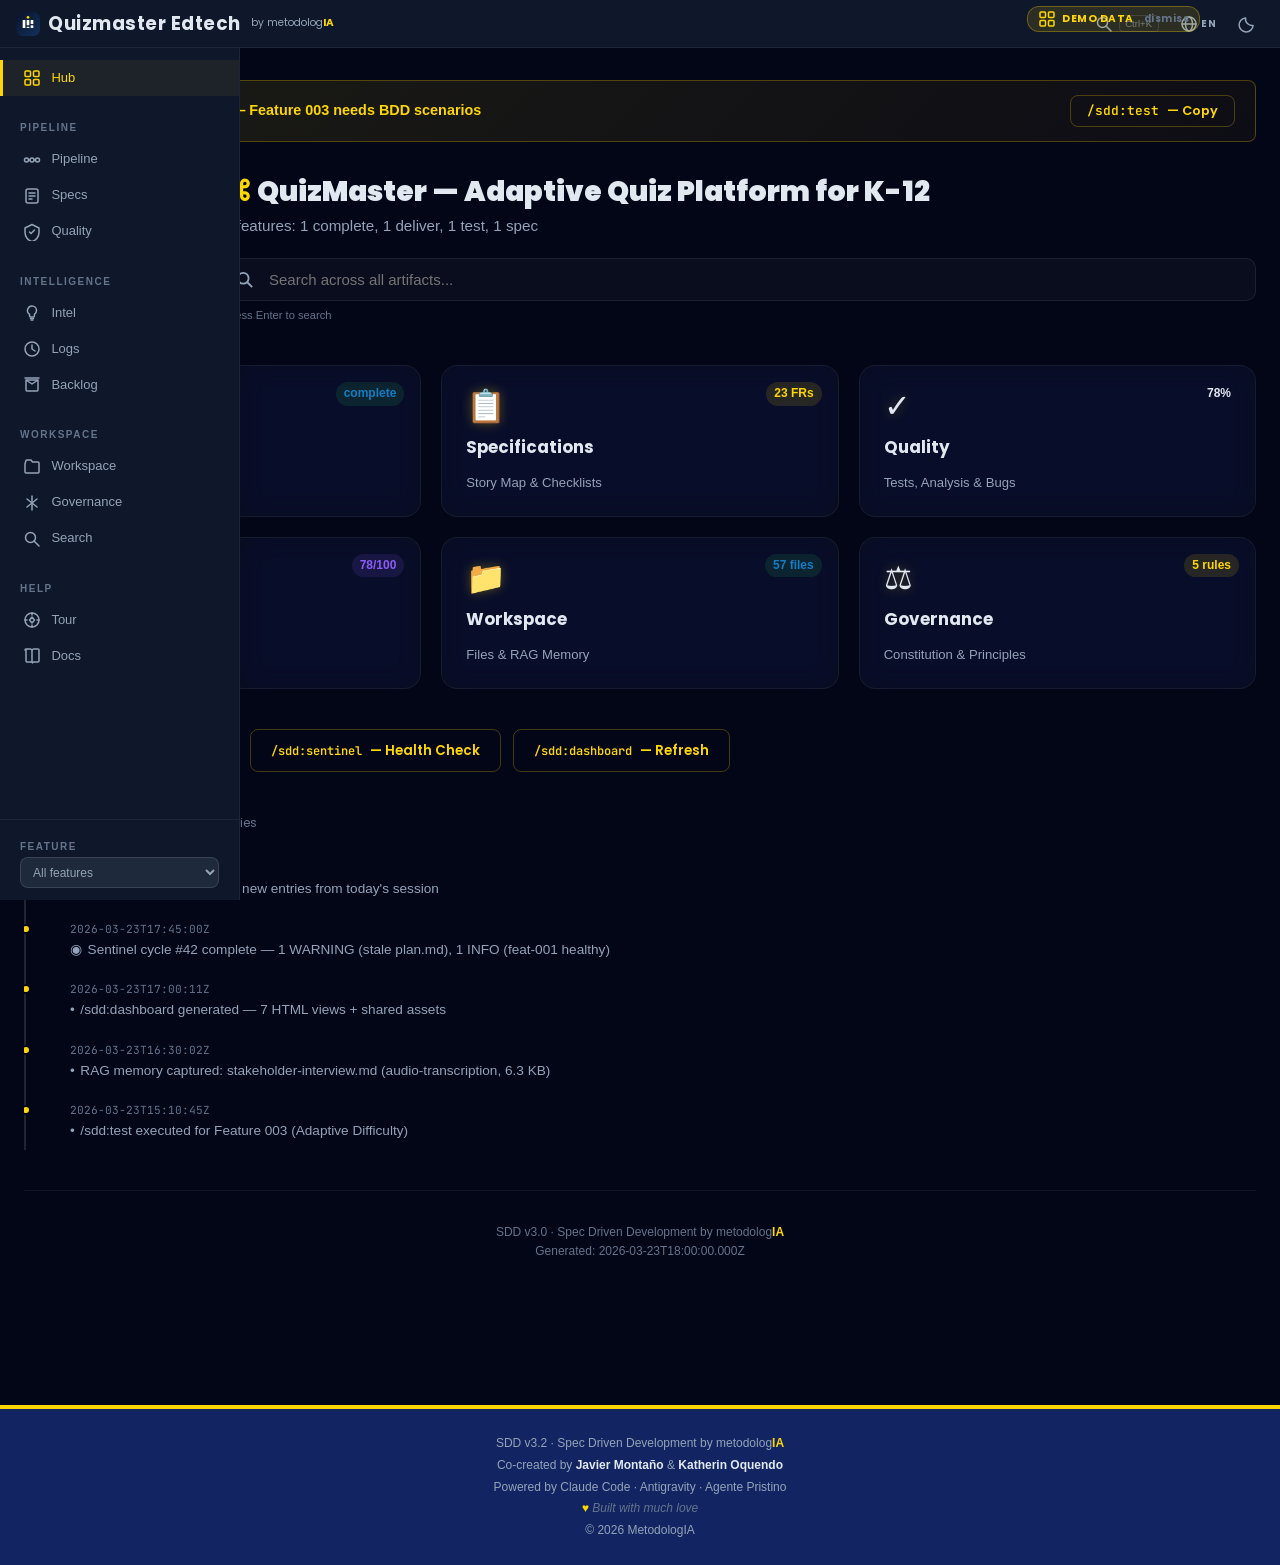
==== commit 22bf03d7: "feat: full i18n + dynamic project name — score 98→100 i18n coverage (12/12 pages):   36 data-i18n at" ====
--- a/scripts/command-center/index.html
+++ b/scripts/command-center/index.html
@@ -126,6 +126,9 @@
 (function () {
   'use strict';
 
+  /* ── i18n helper ─────────────────────────────────────────── */
+  function t(key, fallback) { return (window.SDD && SDD.i18n ? SDD.i18n.t(key) : fallback); }
+
   /* ── Safe data accessors ─────────────────────────────────── */
   function D() { return window.DASHBOARD_DATA || null; }
   function get(path, fallback) {
@@ -185,12 +188,12 @@
   var principleCount = get('governance.principles.length', get('constitution.principles.length', '--'));
 
   var cards = [
-    { id:'pipeline',     icon:'\u25B6',       title:'Pipeline',       desc:'Board & Pipeline views',        href:'pipeline.html',     badge: Object.keys(phaseCounts)[0] || 'pipeline', cls:'badge-blue' },
-    { id:'specs',        icon:'\uD83D\uDCCB', title:'Specifications', desc:'Story Map & Checklists',        href:'specs.html',        badge: frCount + ' FRs',                         cls:'badge-gold' },
-    { id:'quality',      icon:'\u2713',        title:'Quality',        desc:'Tests, Analysis & Bugs',        href:'quality.html',       badge: testRate,                                  cls:'badge-green' },
-    { id:'intelligence', icon:'\u25C9',        title:'Intelligence',   desc:'Insights, Graph & Timeline',    href:'intelligence.html',  badge: score + '/100',                            cls:'badge-purple' },
-    { id:'workspace',    icon:'\uD83D\uDCC1', title:'Workspace',      desc:'Files & RAG Memory',            href:'workspace.html',     badge: fileCount + ' files',                      cls:'badge-blue' },
-    { id:'governance',   icon:'\u2696',        title:'Governance',     desc:'Constitution & Principles',     href:'governance.html',    badge: principleCount + ' rules',                 cls:'badge-gold' }
+    { id:'pipeline',     icon:'\u25B6',       title:t('pipeline.title','Pipeline'),       desc:'Board & Pipeline views',        href:'pipeline.html',     badge: Object.keys(phaseCounts)[0] || 'pipeline', cls:'badge-blue' },
+    { id:'specs',        icon:'\uD83D\uDCCB', title:t('specs.title','Specifications'),    desc:'Story Map & Checklists',        href:'specs.html',        badge: frCount + ' FRs',                         cls:'badge-gold' },
+    { id:'quality',      icon:'\u2713',        title:t('quality.title','Quality'),         desc:'Tests, Analysis & Bugs',        href:'quality.html',       badge: testRate,                                  cls:'badge-green' },
+    { id:'intelligence', icon:'\u25C9',        title:t('intel.title','Intelligence'),      desc:'Insights, Graph & Timeline',    href:'intelligence.html',  badge: score + '/100',                            cls:'badge-purple' },
+    { id:'workspace',    icon:'\uD83D\uDCC1', title:t('workspace.title','Workspace'),     desc:'Files & RAG Memory',            href:'workspace.html',     badge: fileCount + ' files',                      cls:'badge-blue' },
+    { id:'governance',   icon:'\u2696',        title:t('governance.title','Governance'),   desc:'Constitution & Principles',     href:'governance.html',    badge: principleCount + ' rules',                 cls:'badge-gold' }
   ];
 
   var cardsHTML = cards.map(function (c) {
@@ -250,7 +253,7 @@
             ' stroke-dashoffset="' + offset.toFixed(2) + '" />' +
         '</svg>' +
         '<div class="gauge-score" style="color:' + gaugeColor + '">' + score + '</div>' +
-        '<div class="gauge-label">Health Score</div>' +
+        '<div class="gauge-label" data-i18n="hub.health">Health Score</div>' +
       '</div>' +
       '<div class="hero-info">' +
         '<h1 class="hero-title"><span class="gold">\u2318</span> ' + projectName + '</h1>' +
@@ -258,7 +261,7 @@
         '<div class="global-search-wrap">' +
           '<div class="sdd-search-input-wrap">' +
             '<svg class="sdd-search-icon" viewBox="0 0 20 20" fill="none" stroke="currentColor" stroke-width="2"><circle cx="8" cy="8" r="6"/><line x1="12.5" y1="12.5" x2="18" y2="18"/></svg>' +
-            '<input class="sdd-search-input" id="global-search" type="text" placeholder="Search across all pages..." />' +
+            '<input class="sdd-search-input" id="global-search" type="text" data-i18n="search.placeholder" placeholder="Search across all pages..." />' +
           '</div>' +
           '<div class="global-search-hint">Press Enter to search</div>' +
         '</div>' +
--- a/scripts/command-center/shared/tokens.css
+++ b/scripts/command-center/shared/tokens.css
@@ -17,10 +17,9 @@
   --brand-gold-dark: #FFA000;
   --brand-blue: #137DC5;
   --brand-purple: #8B5CF6;
-  --brand-cyan: #00FFFF;
-  --brand-green: #22C55E;
+  --brand-lavender: #BBA0CC;
   --brand-red: #EF4444;
-  --brand-orange: #F97316;
+  --brand-amber: #F59E0B;
 
   /* Text */
   --text-primary: #E2E8F0;
@@ -169,7 +168,7 @@
 }
 .badge-gold   { background: rgba(255,215,0,0.12);   color: var(--brand-gold); }
 .badge-blue   { background: rgba(19,125,197,0.12);   color: var(--brand-blue); }
-.badge-green  { background: rgba(34,197,94,0.12);    color: var(--brand-green); }
+.badge-blue  { background: rgba(34,197,94,0.12);    color: var(--brand-blue); }
 .badge-red    { background: rgba(239,68,68,0.12);    color: var(--brand-red); }
 .badge-purple { background: rgba(139,92,246,0.12);   color: var(--brand-purple); }
 
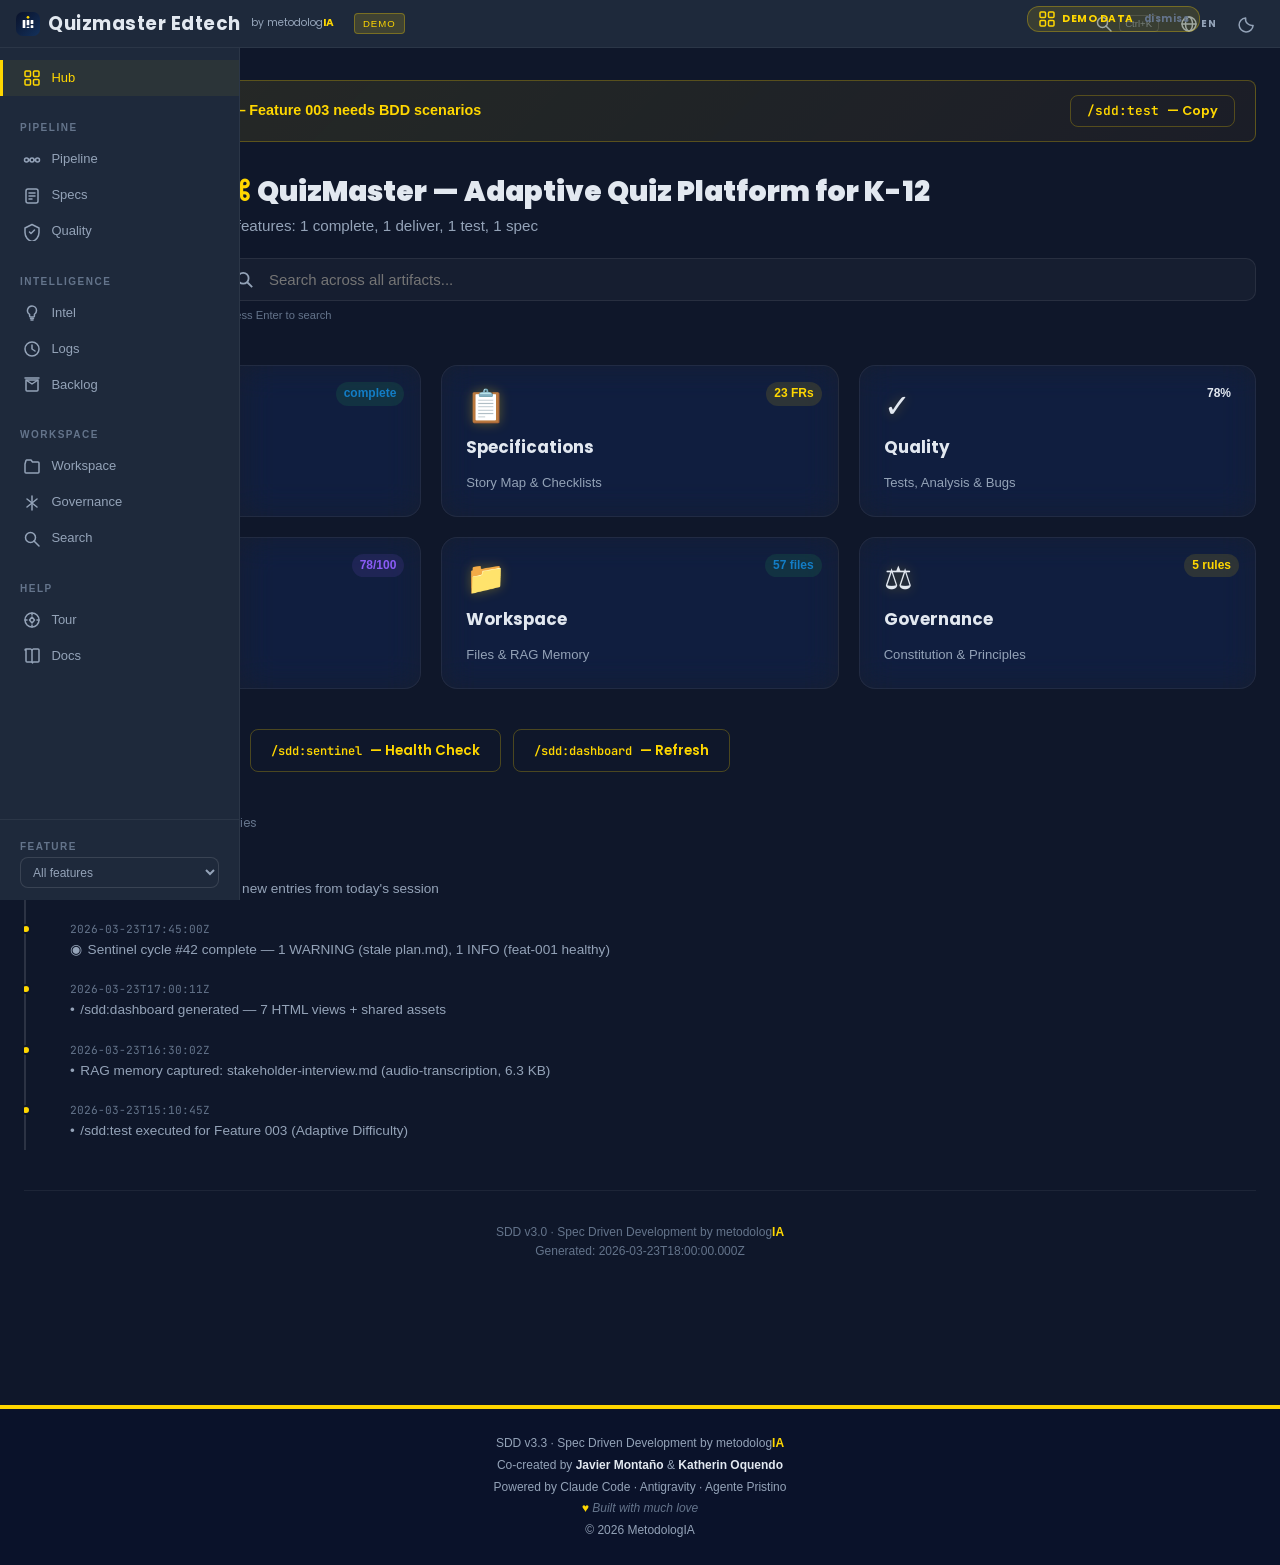
==== commit 8a95b58b: "fix: branding alignment + favicon + footer navy Branding (tokens.css + design-tokens.json):   - Body" ====
--- a/scripts/command-center/index.html
+++ b/scripts/command-center/index.html
@@ -5,6 +5,7 @@
   <meta name="viewport" content="width=device-width, initial-scale=1.0">
   <link rel="icon" type="image/svg+xml" href="data:image/svg+xml,%3Csvg xmlns='http://www.w3.org/2000/svg' viewBox='0 0 36 36'%3E%3Cdefs%3E%3ClinearGradient id='g' x1='0' y1='0' x2='1' y2='1'%3E%3Cstop offset='0%25' stop-color='%230A122A'/%3E%3Cstop offset='100%25' stop-color='%2313315C'/%3E%3C/linearGradient%3E%3C/defs%3E%3Crect width='36' height='36' rx='10' fill='url(%23g)'/%3E%3Crect x='10' y='12' width='4' height='12' rx='.5' fill='%23FFF'/%3E%3Crect x='16' y='12' width='4' height='8' rx='.5' fill='%23FFF'/%3E%3Crect x='16' y='22' width='4' height='2' rx='.5' fill='%23FFF'/%3E%3Crect x='22' y='12' width='4' height='6' rx='.5' fill='%23FFF'/%3E%3Crect x='22' y='20' width='4' height='4' rx='.5' fill='%23FFF'/%3E%3Ccircle cx='18' cy='8' r='2' fill='%23FFD700'/%3E%3C/svg%3E">
   <title>SDD Command Center &mdash; Spec Driven Development by metodologIA</title>
+  <link rel="icon" href="shared/favicon.svg" type="image/svg+xml">
   <link href="https://fonts.googleapis.com/css2?family=Poppins:wght@400;600;700;900&family=JetBrains+Mono&display=swap" rel="stylesheet">
   <link rel="stylesheet" href="shared/tokens.css">
   <script src="shared/search.js" defer></script>
--- a/scripts/command-center/shared/tokens.css
+++ b/scripts/command-center/shared/tokens.css
@@ -4,15 +4,15 @@
    ============================================================ */
 
 :root {
-  /* Backgrounds */
-  --bg-body: #020617;
-  --bg-surface: #0F172A;
+  /* Backgrounds — aligned with metodologia.info */
+  --bg-body: #0F172A;
+  --bg-surface: #1E293B;
   --bg-raised: #1E293B;
   --bg-card: rgba(255,255,255,0.03);
   --bg-overlay: rgba(2,6,23,0.85);
 
   /* Brand */
-  --brand-navy: #122562;
+  --brand-navy: #0A122A;
   --brand-gold: #FFD700;
   --brand-gold-dark: #FFA000;
   --brand-blue: #137DC5;
@@ -51,7 +51,7 @@
 
   /* Fonts — Neo-Swiss Clean */
   --font-heading: 'Poppins', sans-serif;
-  --font-body: 'Trebuchet MS', 'Lucida Grande', sans-serif;
+  --font-body: 'Montserrat', sans-serif;
   --font-footnote: 'Futura', 'Century Gothic', sans-serif;
   --font-mono: 'JetBrains Mono', monospace;
 
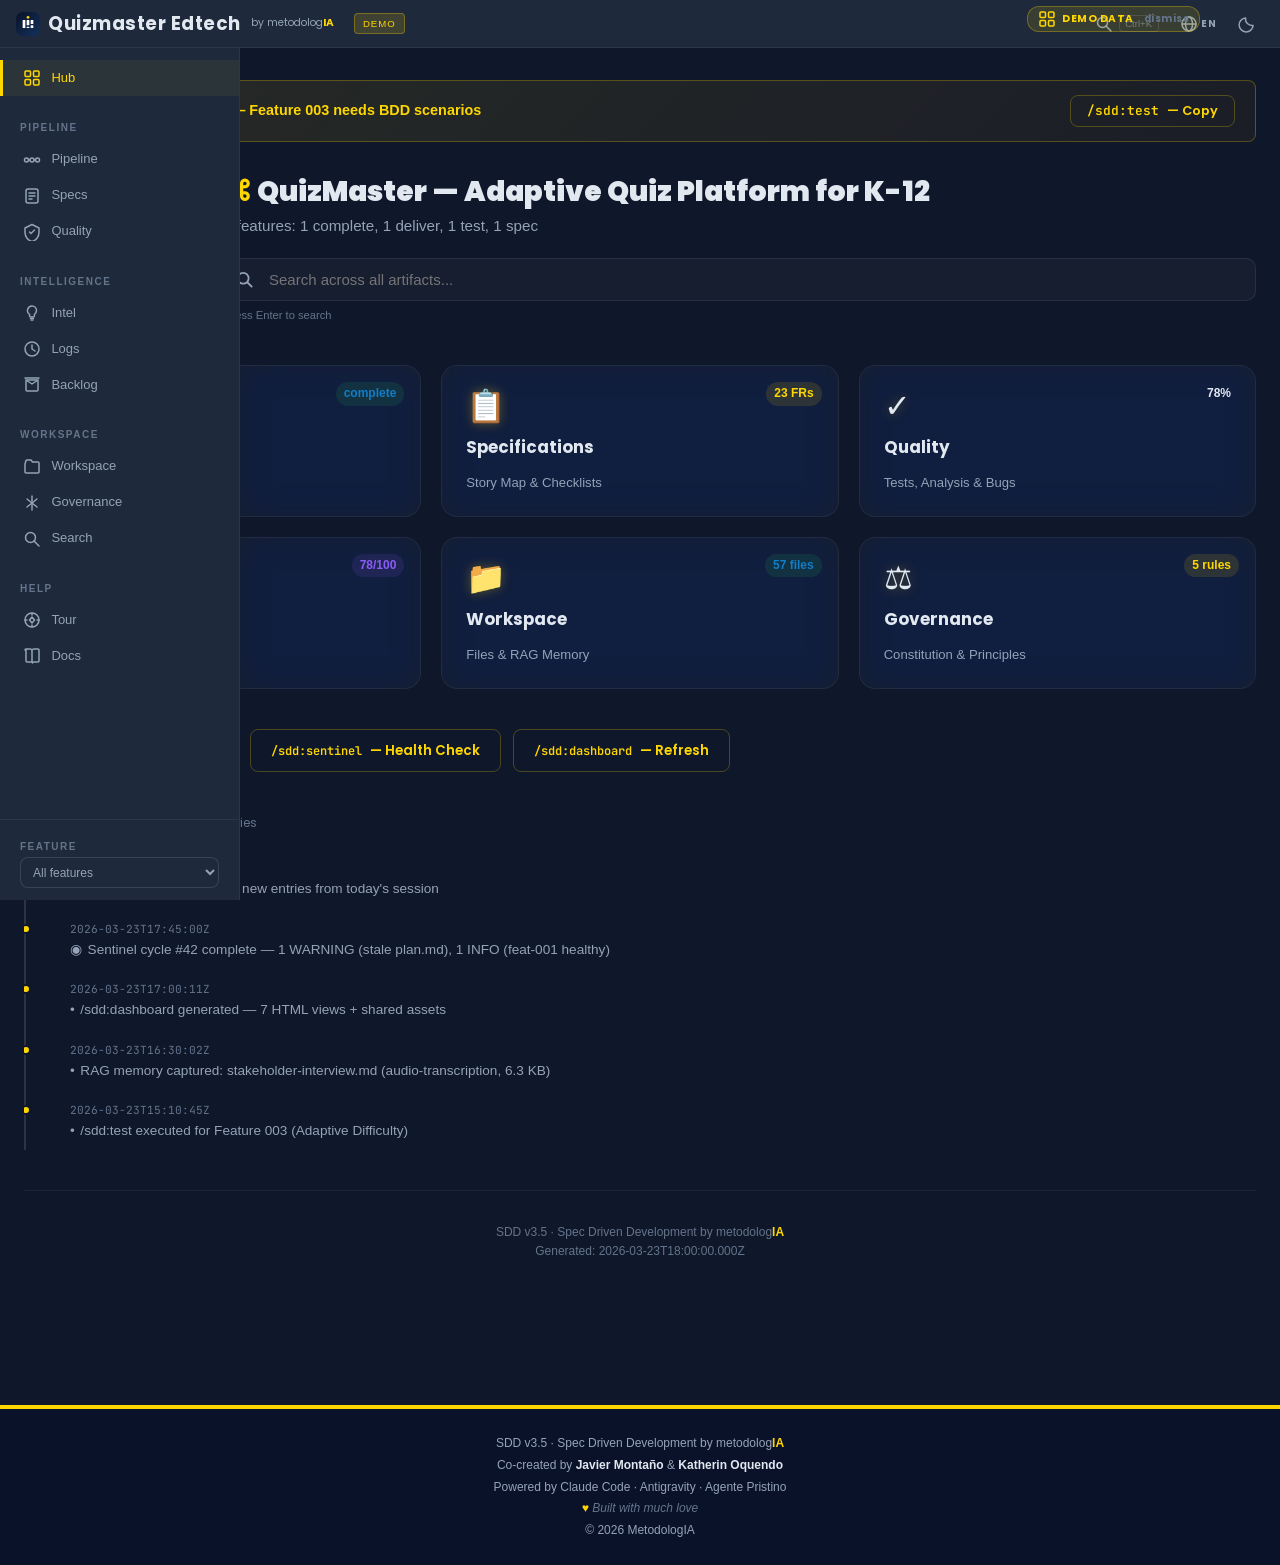
==== commit 8b01f281: "feat: v3.5.1 integration closure — version alignment, gate wiring, dashboard data Version alignment " ====
--- a/scripts/command-center/index.html
+++ b/scripts/command-center/index.html
@@ -148,7 +148,7 @@
         <h2 style="margin-bottom:0.5rem">No Data Loaded</h2>
         <p class="no-data-text">Run <code style="color:var(--brand-gold)">/sdd:dashboard</code> to generate the <code>data.js</code> file,<br>then refresh this page.</p>
       </div>
-      <footer class="cc-footer">SDD v3.0 &middot; Spec Driven Development by metodolog<span class="gold">IA</span></footer>
+      <footer class="cc-footer">SDD v3.5 &middot; Spec Driven Development by metodolog<span class="gold">IA</span></footer>
     `;
     return;
   }
@@ -280,7 +280,7 @@
     activityHTML +
 
     '<footer class="cc-footer">' +
-      'SDD v3.0 &middot; Spec Driven Development by metodolog<span class="gold">IA</span>' +
+      'SDD v3.5 &middot; Spec Driven Development by metodolog<span class="gold">IA</span>' +
       (generatedAt ? '<br>Generated: ' + generatedAt : '') +
     '</footer>';
 
